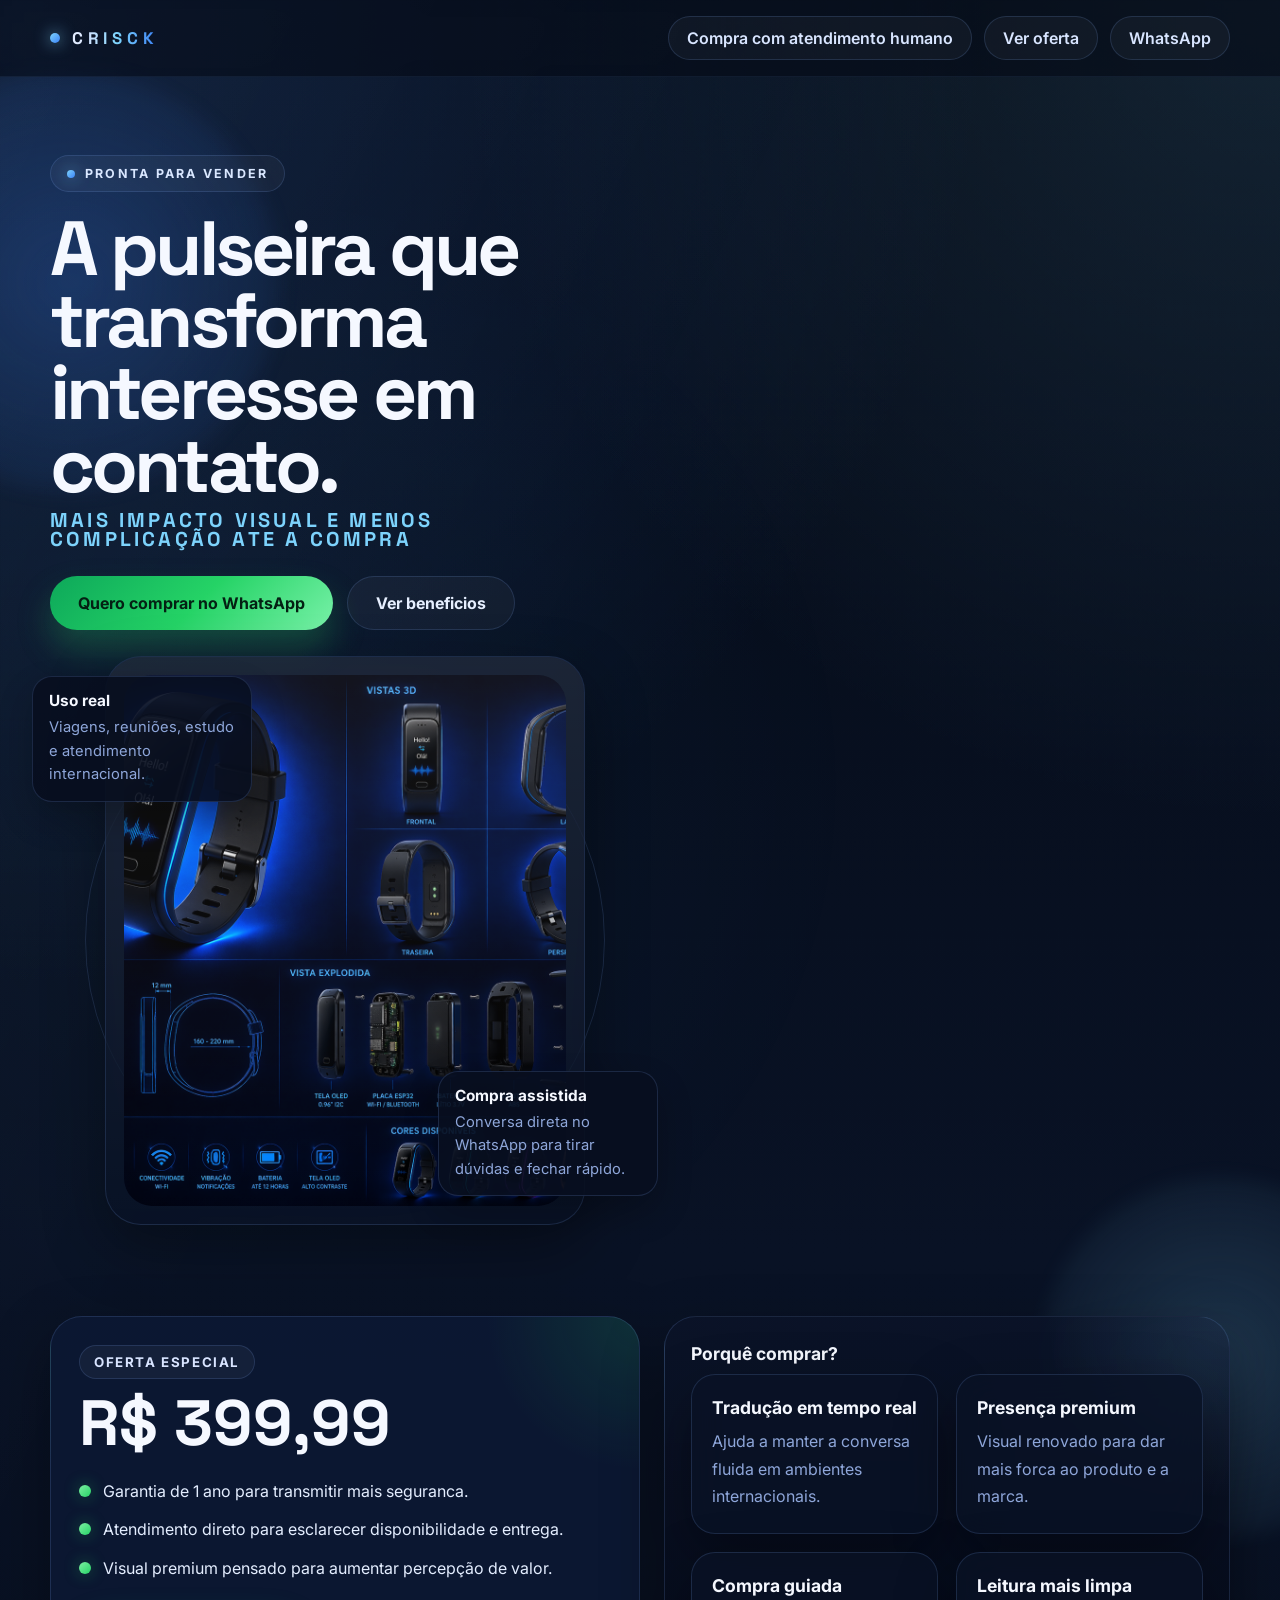
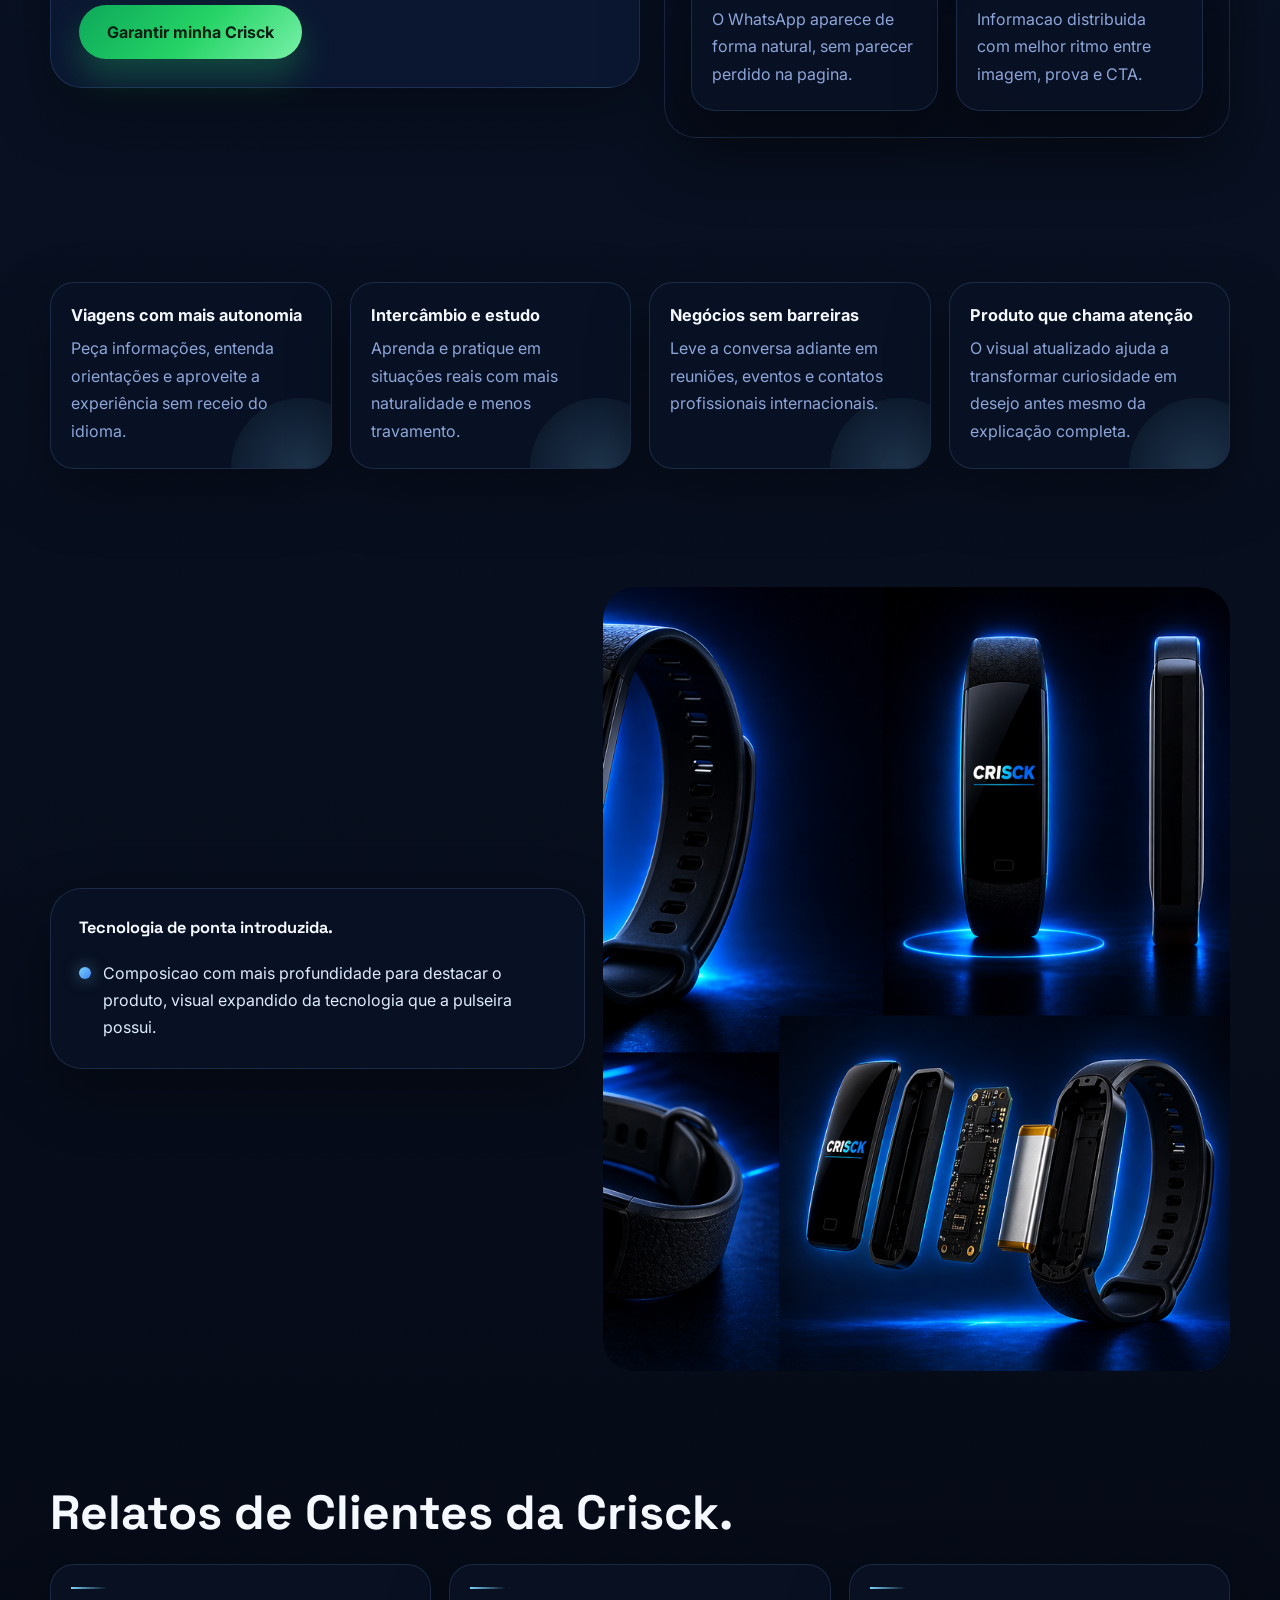
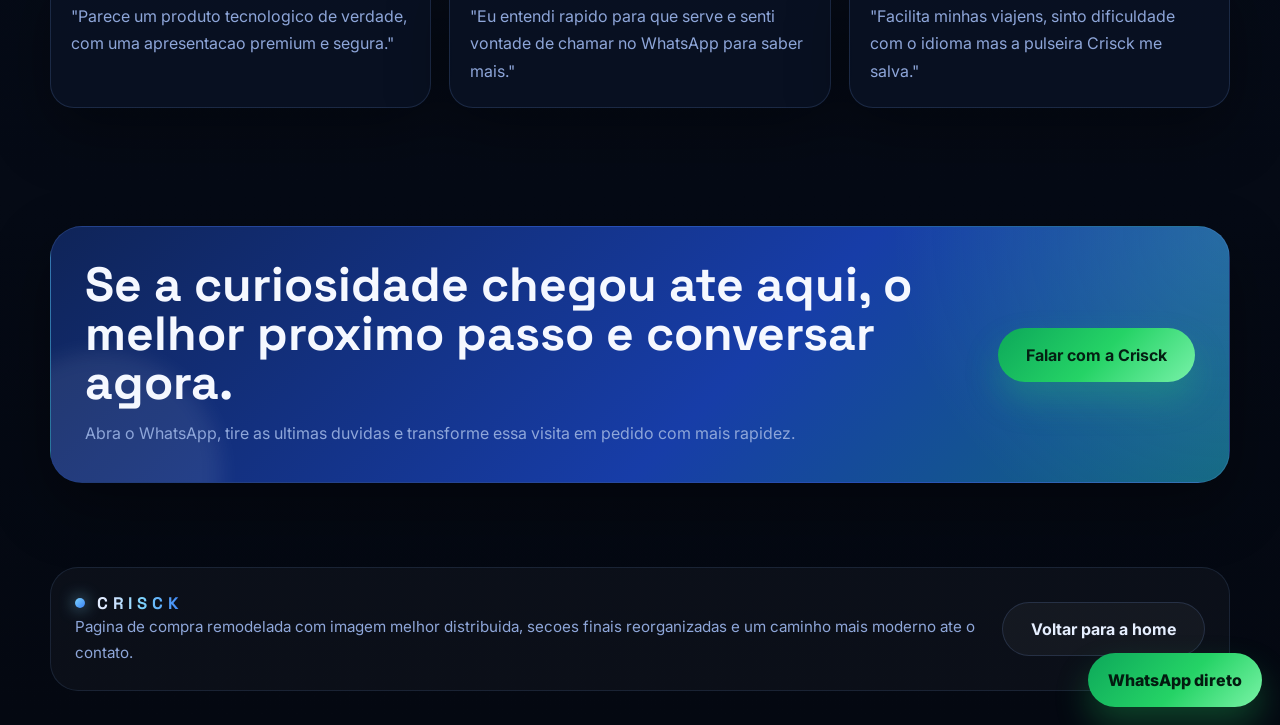
==== produto.html @ 00b3a48d "Atualiza site Crisck com redesign moderno" ====
<!DOCTYPE html>
<html lang="pt-BR">
<head>
  <meta charset="UTF-8">
  <meta name="viewport" content="width=device-width, initial-scale=1.0">
  <title>Crisck | Pagina de compra</title>
  <meta name="description" content="Pagina de produto da Crisck com visual premium, beneficios claros e caminho direto para o WhatsApp.">
  <link rel="icon" type="image/svg+xml" href="favicon.svg">
  <link rel="preconnect" href="https://fonts.googleapis.com">
  <link rel="preconnect" href="https://fonts.gstatic.com" crossorigin>
  <link href="https://fonts.googleapis.com/css2?family=Inter:wght@400;500;600;700;800&family=Space+Grotesk:wght@500;700&display=swap" rel="stylesheet">
  <link rel="stylesheet" href="style.css">
</head>
<body>
  <div class="progress-bar"></div>

  <div class="site-shell">
    <header class="topbar">
      <div class="topbar-inner">
        <a href="index.html" class="brand" data-page-link>CRISCK</a>
        <div class="nav-meta">
          <span class="nav-pill label-only">Compra com atendimento humano</span>
          <a href="#oferta" class="nav-pill">Ver oferta</a>
          <a href="https://wa.me/5587991770741?text=Ola%2C%20quero%20comprar%20a%20pulseira%20Crisck." class="nav-pill" target="_blank" rel="noopener noreferrer">WhatsApp</a>
        </div>
      </div>
    </header>

    <main>
      <section class="hero">
        <div class="container">
          <div class="product-layout">
            <div class="hero-copy reveal">
              <span class="eyebrow">Pronta para vender</span>
              <h1>A pulseira que transforma interesse em contato.
                <span class="hero-accent">Mais impacto visual e menos complicação ate a compra</span>
              </h1>
              

              <div class="hero-actions">
                <a href="https://wa.me/5587991770741?text=Ola%2C%20quero%20comprar%20a%20pulseira%20Crisck." class="btn btn-whatsapp" target="_blank" rel="noopener noreferrer">Quero comprar no WhatsApp</a>
                <a href="#beneficios" class="btn btn-secondary">Ver beneficios</a>
              </div>

              

            <div class="hero-visual reveal">
              <div class="hero-orbit"></div>
              <div class="image-stack" data-tilt>
                <img class="primary-shot" src="ChatGPT Image 22 de abr. de 2026, 19_47_18.png" alt="Visual principal da pulseira Crisck em destaque.">
              </div>
              <div class="floating-card top">
                <strong>Uso real</strong>
                <span>Viagens, reuniões, estudo e atendimento internacional.</span>
              </div>
              <div class="floating-card bottom">
                <strong>Compra assistida</strong>
                <span>Conversa direta no WhatsApp para tirar dúvidas e fechar rápido.</span>
              </div>
            </div>
          </div>
        </div>
      </section>

      <section class="section" id="oferta">
        <div class="container">
          <div class="product-layout">
            <article class="price-card reveal" data-tilt>
              <small>Oferta especial</small>
              <strong>R$ 399,99</strong>
              

              <ul class="price-list">
                <li>Garantia de 1 ano para transmitir mais seguranca.</li>
                <li>Atendimento direto para esclarecer disponibilidade e entrega.</li>
                <li>Visual premium pensado para aumentar percepção de valor.</li>
              </ul>

              <a href="https://wa.me/5587991770741?text=Ola%2C%20quero%20comprar%20a%20pulseira%20Crisck." class="btn btn-whatsapp" target="_blank" rel="noopener noreferrer">Garantir minha Crisck</a>
            </article>

            <div class="contact-panel reveal">
              <strong>Porquê comprar?</strong>
              <div class="spec-grid">
                <article class="spec-card" data-tilt>
                  <strong>Tradução em tempo real</strong>
                  <p>Ajuda a manter a conversa fluida em ambientes internacionais.</p>
                </article>
                <article class="spec-card" data-tilt>
                  <strong>Presença premium</strong>
                  <p>Visual renovado para dar mais forca ao produto e a marca.</p>
                </article>
                <article class="spec-card" data-tilt>
                  <strong>Compra guiada</strong>
                  <p>O WhatsApp aparece de forma natural, sem parecer perdido na pagina.</p>
                </article>
                <article class="spec-card" data-tilt>
                  <strong>Leitura mais limpa</strong>
                  <p>Informacao distribuida com melhor ritmo entre imagem, prova e CTA.</p>
                </article>
              </div>
            </div>
          </div>
        </div>
      </section>

      <section class="section" id="beneficios">
        <div class="container">
          <div class="section-title reveal">
           
          </div>

          <div class="feature-grid">
            <article class="feature-card reveal" data-tilt>
              <strong>Viagens com mais autonomia</strong>
              <p>Peça informações, entenda orientações e aproveite a experiência sem receio do idioma.</p>
            </article>
            <article class="feature-card reveal" data-tilt>
              <strong>Intercâmbio e estudo</strong>
              <p>Aprenda e pratique em situações reais com mais naturalidade e menos travamento.</p>
            </article>
            <article class="feature-card reveal" data-tilt>
              <strong>Negócios sem barreiras</strong>
              <p>Leve a conversa adiante em reuniões, eventos e contatos profissionais internacionais.</p>
            </article>
            <article class="feature-card reveal" data-tilt>
              <strong>Produto que chama atenção</strong>
              <p>O visual atualizado ajuda a transformar curiosidade em desejo antes mesmo da explicação completa.</p>
            </article>
          </div>
        </div>
      </section>

      <section class="section">
        <div class="container">
          <div class="story-grid">
            <article class="story-card reveal" data-tilt>
              <h3>Tecnologia de ponta introduzida.</h3>
              
              <div class="story-points">
                <div class="story-point">Composicao com mais profundidade para destacar o produto, visual expandido da tecnologia que a pulseira possui.</div>
              
              </div>
            </article>
            <div class="story-visual reveal">
              <img src="ChatGPT Image 22 de abr. de 2026, 19_18_14.png" alt="Imagem promocional da pulseira Crisck em uso.">
            </div>
          </div>
        </div>
      </section>

      <section class="section">
        <div class="container">
          <div class="section-title reveal">
            <h2>Relatos de Clientes da Crisck.</h2>
            
          </div>

          <div class="testimonials">
            <article class="quote-card reveal" data-tilt>
              <p>"Parece um produto tecnologico de verdade, com uma apresentacao premium e segura."</p>
            </article>
            <article class="quote-card reveal" data-tilt>
              <p>"Eu entendi rapido para que serve e senti vontade de chamar no WhatsApp para saber mais."</p>
            </article>
            <article class="quote-card reveal" data-tilt>
              <p>"Facilita minhas viajens, sinto dificuldade com o idioma mas a pulseira Crisck me salva."</p>
            </article>
          </div>
        </div>
      </section>

      

      <section class="section">
        <div class="container">
          <div class="cta-banner reveal">
            <div class="cta-banner-content">
              <div>
                <h2>Se a curiosidade chegou ate aqui, o melhor proximo passo e conversar agora.</h2>
                <p>Abra o WhatsApp, tire as ultimas duvidas e transforme essa visita em pedido com mais rapidez.</p>
              </div>
              <a href="https://wa.me/5587991770741?text=Ola%2C%20quero%20comprar%20a%20pulseira%20Crisck." class="btn btn-whatsapp" target="_blank" rel="noopener noreferrer">Falar com a Crisck</a>
            </div>
          </div>
        </div>
      </section>
    </main>

    <footer class="footer">
      <div class="container">
        <div class="footer-card reveal">
          <div class="footer-grid">
            <div>
              <div class="brand">CRISCK</div>
              <p class="footer-note">Pagina de compra remodelada com imagem melhor distribuida, secoes finais reorganizadas e um caminho mais moderno ate o contato.</p>
            </div>
            <a href="index.html" class="btn btn-secondary" data-page-link>Voltar para a home</a>
          </div>
        </div>
      </div>
    </footer>
  </div>

  <a href="https://wa.me/5587991770741?text=Ola%2C%20quero%20comprar%20a%20pulseira%20Crisck." class="floating-whatsapp" target="_blank" rel="noopener noreferrer">WhatsApp direto</a>

  <script src="script.js"></script>
</body>
</html>
---- style.css ----
:root{
  --bg:#07111f;
  --bg-soft:#0d1930;
  --surface:rgba(10, 18, 38, 0.78);
  --surface-strong:rgba(12, 24, 52, 0.92);
  --surface-light:rgba(255,255,255,0.04);
  --line:rgba(134,176,255,0.16);
  --line-strong:rgba(134,176,255,0.3);
  --text:#f5f8ff;
  --muted:#c5d4fb;
  --muted-strong:#8ea6d9;
  --brand:#3b82f6;
  --brand-2:#7dd3fc;
  --brand-3:#38bdf8;
  --accent:#8b5cf6;
  --success:#25d366;
  --shadow:0 24px 60px rgba(0,0,0,0.35);
  --shadow-soft:0 16px 34px rgba(0,0,0,0.22);
  --radius-xl:32px;
  --radius-lg:24px;
  --radius-md:18px;
  --page-width:min(1180px, calc(100% - 32px));
}

*{
  box-sizing:border-box;
  margin:0;
  padding:0;
}

html{
  scroll-behavior:smooth;
}

body{
  font-family:'Inter',sans-serif;
  color:var(--text);
  background:
    radial-gradient(circle at top left, rgba(59,130,246,0.18), transparent 24%),
    radial-gradient(circle at top right, rgba(125,211,252,0.12), transparent 20%),
    linear-gradient(180deg, #050b16 0%, #091225 32%, #040811 100%);
  overflow-x:hidden;
  opacity:0;
  transform:translateY(20px) scale(0.985);
  filter:blur(16px);
  transition:opacity .7s ease, transform .7s ease, filter .7s ease;
}

body.is-ready{
  opacity:1;
  transform:translateY(0) scale(1);
  filter:blur(0);
}

body.is-leaving{
  opacity:0;
  transform:translateY(-18px) scale(1.01);
  filter:blur(12px);
}

body::before{
  content:"";
  position:fixed;
  inset:0;
  pointer-events:none;
  background:
    linear-gradient(115deg, rgba(255,255,255,0.05), transparent 28%),
    radial-gradient(circle at 20% 20%, rgba(56,189,248,0.08), transparent 18%);
  mix-blend-mode:screen;
  opacity:.45;
}

img{
  display:block;
  width:100%;
  max-width:100%;
  height:auto;
}

a{
  color:inherit;
}

.container{
  width:var(--page-width);
  margin:0 auto;
}

.site-shell{
  position:relative;
  isolation:isolate;
}

.site-shell::before,
.site-shell::after{
  content:"";
  position:fixed;
  border-radius:50%;
  filter:blur(10px);
  pointer-events:none;
  z-index:-1;
}

.site-shell::before{
  width:420px;
  height:420px;
  top:72px;
  left:-140px;
  background:radial-gradient(circle, rgba(59,130,246,0.24), rgba(59,130,246,0));
}

.site-shell::after{
  width:360px;
  height:360px;
  right:-120px;
  top:30%;
  background:radial-gradient(circle, rgba(125,211,252,0.18), rgba(125,211,252,0));
}

.progress-bar{
  position:fixed;
  top:0;
  left:0;
  height:3px;
  width:var(--scroll-progress, 0%);
  background:linear-gradient(90deg, var(--brand-2), var(--brand), var(--accent));
  z-index:200;
  box-shadow:0 0 18px rgba(125,211,252,0.6);
}

.topbar{
  position:sticky;
  top:0;
  z-index:120;
  backdrop-filter:blur(18px);
  background:rgba(5, 10, 21, 0.58);
  border-bottom:1px solid rgba(134,176,255,0.08);
}

.topbar-inner{
  width:var(--page-width);
  margin:0 auto;
  padding:16px 0;
  display:flex;
  align-items:center;
  justify-content:space-between;
  gap:16px;
}

.brand{
  display:inline-flex;
  align-items:center;
  gap:12px;
  text-decoration:none;
  font-family:'Space Grotesk',sans-serif;
  font-size:1.05rem;
  font-weight:700;
  letter-spacing:.28em;
  text-transform:uppercase;
  background:linear-gradient(90deg, #ffffff 0%, #d6e4ff 34%, #7dd3fc 62%, #3b82f6 100%);
  -webkit-background-clip:text;
  -webkit-text-fill-color:transparent;
}

.brand::before{
  content:"";
  width:10px;
  height:10px;
  border-radius:50%;
  background:linear-gradient(135deg, var(--brand-2), var(--brand));
  box-shadow:0 0 16px rgba(125,211,252,0.85);
}

.nav-meta{
  display:flex;
  align-items:center;
  gap:12px;
  flex-wrap:wrap;
}

.nav-pill{
  display:inline-flex;
  align-items:center;
  justify-content:center;
  min-height:44px;
  padding:0 18px;
  border-radius:999px;
  border:1px solid var(--line);
  background:rgba(255,255,255,0.04);
  color:#d8e5ff;
  text-decoration:none;
  font-weight:600;
  transition:transform .18s ease, border-color .18s ease, box-shadow .18s ease;
}

.nav-pill:hover{
  transform:translateY(-2px);
  border-color:var(--line-strong);
  box-shadow:0 0 24px rgba(59,130,246,0.16);
}

.hero{
  position:relative;
  padding:78px 0 32px;
}

.hero-grid{
  display:grid;
  grid-template-columns:minmax(0, 1.02fr) minmax(0, .98fr);
  gap:34px;
  align-items:center;
}

.eyebrow{
  display:inline-flex;
  align-items:center;
  gap:10px;
  padding:10px 16px;
  margin-bottom:20px;
  border-radius:999px;
  border:1px solid rgba(134,176,255,0.16);
  background:rgba(255,255,255,0.04);
  color:#d9e7ff;
  font-size:.78rem;
  font-weight:700;
  letter-spacing:.18em;
  text-transform:uppercase;
}

.eyebrow::before{
  content:"";
  width:8px;
  height:8px;
  border-radius:50%;
  background:linear-gradient(135deg, var(--brand-2), var(--brand));
  box-shadow:0 0 16px rgba(125,211,252,0.7);
}

.hero-copy h1,
.section-title h2,
.cta-banner h2,
.price-card strong,
.story-card h3{
  font-family:'Space Grotesk',sans-serif;
}

.hero-copy h1{
  font-size:clamp(2.8rem, 6vw, 5.2rem);
  line-height:.94;
  letter-spacing:-.05em;
  margin-bottom:18px;
  max-width:11ch;
}

.hero-copy p{
  max-width:60ch;
  color:var(--muted);
  font-size:1.08rem;
  line-height:1.8;
}

.hero-accent{
  display:block;
  margin-top:10px;
  color:var(--brand-2);
  font-size:clamp(1rem, 1.8vw, 1.25rem);
  letter-spacing:.16em;
  text-transform:uppercase;
}

.hero-actions,
.cta-actions{
  display:flex;
  flex-wrap:wrap;
  gap:14px;
  margin-top:28px;
}

.btn{
  display:inline-flex;
  align-items:center;
  justify-content:center;
  min-height:54px;
  padding:15px 28px;
  border-radius:999px;
  text-decoration:none;
  font-weight:700;
  transition:transform .18s ease, box-shadow .18s ease, border-color .18s ease;
}

.btn-primary{
  background:linear-gradient(135deg, #1d4ed8 0%, #3b82f6 48%, #7dd3fc 100%);
  color:#041322;
  box-shadow:0 20px 34px rgba(59,130,246,0.26);
}

.btn-primary:hover{
  transform:translateY(-2px);
  box-shadow:0 0 28px rgba(59,130,246,0.35);
}

.btn-secondary{
  background:rgba(255,255,255,0.04);
  border:1px solid var(--line);
  color:#e6efff;
}

.btn-secondary:hover{
  transform:translateY(-2px);
  border-color:var(--line-strong);
  box-shadow:0 0 22px rgba(59,130,246,0.12);
}

.btn-whatsapp{
  background:linear-gradient(135deg, #0da85a 0%, var(--success) 52%, #78f1a8 100%);
  color:#042013;
  box-shadow:0 18px 34px rgba(37,211,102,0.26);
}

.btn-whatsapp:hover{
  transform:translateY(-2px);
  box-shadow:0 0 28px rgba(37,211,102,0.36);
}

.hero-metrics,
.story-grid,
.spec-grid,
.mini-grid,
.testimonials,
.footer-grid{
  display:grid;
  gap:18px;
}

.hero-metrics{
  grid-template-columns:repeat(3, minmax(0, 1fr));
  margin-top:28px;
}

.metric-card,
.glass-card,
.feature-card,
.story-card,
.spec-card,
.mini-card,
.quote-card,
.contact-panel,
.cta-banner,
.image-stack{
  background:var(--surface);
  border:1px solid var(--line);
  box-shadow:var(--shadow);
  backdrop-filter:blur(16px);
}

.metric-card,
.feature-card,
.story-card,
.spec-card,
.mini-card,
.quote-card{
  border-radius:var(--radius-lg);
  padding:22px 20px;
}

.metric-card strong{
  display:block;
  margin-bottom:6px;
  font-size:1.25rem;
}

.metric-card span,
.feature-card p,
.story-card p,
.spec-card p,
.mini-card p,
.quote-card p,
.section-title p,
.contact-panel p,
.cta-banner p,
.footer-note{
  color:var(--muted-strong);
  line-height:1.72;
}

.hero-visual{
  position:relative;
  min-height:620px;
  display:flex;
  align-items:center;
  justify-content:center;
}

.hero-orbit,
.hero-orbit::before,
.hero-orbit::after{
  position:absolute;
  border-radius:50%;
}

.hero-orbit{
  width:520px;
  height:520px;
  border:1px solid rgba(134,176,255,0.16);
  animation:spin 22s linear infinite;
}

.hero-orbit::before{
  content:"";
  inset:42px;
  border:1px dashed rgba(125,211,252,0.18);
}

.hero-orbit::after{
  content:"";
  inset:102px;
  background:radial-gradient(circle, rgba(59,130,246,0.18), rgba(59,130,246,0));
  filter:blur(8px);
  animation:drift 8s ease-in-out infinite;
}

.image-stack{
  position:relative;
  width:min(100%, 480px);
  padding:18px;
  border-radius:36px;
  overflow:hidden;
}

.image-stack::before{
  content:"";
  position:absolute;
  inset:0;
  background:linear-gradient(180deg, rgba(255,255,255,0.08), rgba(255,255,255,0));
  pointer-events:none;
}

.primary-shot{
  aspect-ratio:5/6;
  object-fit:cover;
  border-radius:28px;
}

.floating-card{
  position:absolute;
  max-width:220px;
  padding:14px 16px;
  border-radius:20px;
  background:rgba(8,15,32,0.9);
  border:1px solid rgba(134,176,255,0.16);
  box-shadow:var(--shadow-soft);
  animation:float 5s ease-in-out infinite;
}

.floating-card strong{
  display:block;
  margin-bottom:6px;
  font-size:.96rem;
}

.floating-card span{
  color:var(--muted-strong);
  font-size:.92rem;
  line-height:1.6;
}

.floating-card.top{
  left:-18px;
  top:46px;
}

.floating-card.bottom{
  right:-18px;
  bottom:54px;
  animation-delay:1.2s;
}

.section{
  padding:34px 0 84px;
}

.section-title{
  max-width:720px;
  margin-bottom:26px;
}

.section-title h2{
  font-size:clamp(2rem, 4vw, 3rem);
  line-height:1.02;
  margin-bottom:12px;
}

.feature-grid{
  display:grid;
  grid-template-columns:repeat(4, minmax(0, 1fr));
  gap:18px;
}

.feature-card{
  position:relative;
  overflow:hidden;
}

.feature-card::after{
  content:"";
  position:absolute;
  inset:auto -40px -70px auto;
  width:140px;
  height:140px;
  border-radius:50%;
  background:radial-gradient(circle, rgba(125,211,252,0.18), rgba(125,211,252,0));
  pointer-events:none;
}

.feature-card strong,
.story-card h3,
.spec-card strong,
.mini-card strong{
  display:block;
  margin-bottom:10px;
  font-size:1.02rem;
}

.story-grid{
  grid-template-columns:minmax(0, .92fr) minmax(0, 1.08fr);
  align-items:center;
}

.story-visual{
  position:relative;
  overflow:hidden;
  border-radius:var(--radius-xl);
}

.story-visual img{
  aspect-ratio:4/5;
  object-fit:cover;
  border-radius:var(--radius-xl);
  box-shadow:var(--shadow);
}

.story-visual[data-parallax] img{
  transform:translateY(var(--parallax-shift, 0px)) scale(1.05);
  transition:transform .16s linear;
  will-change:transform;
}

.story-visual::after{
  content:"";
  position:absolute;
  inset:auto -24px -24px auto;
  width:160px;
  height:160px;
  border-radius:32px;
  background:linear-gradient(135deg, rgba(59,130,246,0.42), rgba(125,211,252,0.1));
  border:1px solid rgba(134,176,255,0.16);
  z-index:-1;
}

.story-card{
  padding:28px;
  border-radius:var(--radius-xl);
}

.story-points{
  display:grid;
  gap:14px;
  margin-top:22px;
}

.story-point{
  display:flex;
  gap:12px;
  color:#deebff;
  line-height:1.68;
}

.story-point::before{
  content:"";
  width:12px;
  height:12px;
  margin-top:7px;
  flex:0 0 12px;
  border-radius:50%;
  background:linear-gradient(135deg, var(--brand-2), var(--brand));
  box-shadow:0 0 16px rgba(125,211,252,0.5);
}

.steps-grid{
  display:grid;
  grid-template-columns:repeat(4, minmax(0, 1fr));
  gap:18px;
}

.step-card{
  position:relative;
  padding:24px 22px;
  border-radius:var(--radius-lg);
  background:rgba(255,255,255,0.03);
  border:1px solid var(--line);
  box-shadow:var(--shadow-soft);
}

.step-card span{
  display:inline-flex;
  align-items:center;
  justify-content:center;
  width:42px;
  height:42px;
  margin-bottom:16px;
  border-radius:14px;
  background:linear-gradient(135deg, rgba(59,130,246,0.18), rgba(125,211,252,0.18));
  color:#eef5ff;
  font-weight:800;
}

.step-card strong{
  display:block;
  margin-bottom:8px;
}

.step-card p{
  color:var(--muted-strong);
  line-height:1.7;
}

.cta-banner{
  position:relative;
  overflow:hidden;
  padding:34px;
  border-radius:var(--radius-xl);
  background:
    radial-gradient(circle at top right, rgba(125,211,252,0.18), transparent 28%),
    linear-gradient(135deg, #0f2458 0%, #173da8 58%, #11667f 100%);
}

.cta-banner::before{
  content:"";
  position:absolute;
  width:240px;
  height:240px;
  border-radius:50%;
  left:-70px;
  bottom:-110px;
  background:rgba(255,255,255,0.08);
  filter:blur(10px);
}

.cta-banner-content{
  position:relative;
  z-index:1;
  display:grid;
  grid-template-columns:minmax(0, 1fr) auto;
  gap:24px;
  align-items:center;
}

.cta-banner h2{
  font-size:clamp(2rem, 4vw, 3rem);
  line-height:1.02;
  margin-bottom:12px;
}

.product-layout{
  display:grid;
  grid-template-columns:minmax(0, 1.02fr) minmax(0, .98fr);
  gap:24px;
  align-items:start;
}

.price-card{
  position:relative;
  padding:28px;
  border-radius:var(--radius-xl);
  background:
    radial-gradient(circle at top right, rgba(37,211,102,0.14), transparent 22%),
    var(--surface-strong);
  border:1px solid var(--line);
  box-shadow:var(--shadow);
}

.price-card small,
.tag-line{
  display:inline-flex;
  align-items:center;
  gap:10px;
  margin-bottom:14px;
  padding:8px 14px;
  border-radius:999px;
  border:1px solid rgba(134,176,255,0.16);
  background:rgba(255,255,255,0.04);
  color:#d8e4ff;
  font-weight:700;
  letter-spacing:.12em;
  text-transform:uppercase;
}

.price-card strong{
  display:block;
  margin-bottom:10px;
  font-size:clamp(2.6rem, 5vw, 4rem);
  line-height:.94;
}

.price-card p{
  color:var(--muted);
  line-height:1.74;
}

.price-list{
  display:grid;
  gap:12px;
  margin:24px 0;
}

.price-list li{
  list-style:none;
  display:flex;
  gap:12px;
  color:#e4eeff;
  line-height:1.66;
}

.price-list li::before{
  content:"";
  width:12px;
  height:12px;
  margin-top:7px;
  flex:0 0 12px;
  border-radius:50%;
  background:linear-gradient(135deg, #7ef0a3, #25d366);
  box-shadow:0 0 16px rgba(37,211,102,0.4);
}

.spec-grid{
  grid-template-columns:repeat(2, minmax(0, 1fr));
}

.mini-grid{
  grid-template-columns:repeat(3, minmax(0, 1fr));
}

.testimonials{
  grid-template-columns:repeat(3, minmax(0, 1fr));
}

.quote-card{
  position:relative;
}

.quote-card::before{
  content:"";
  display:block;
  width:36px;
  height:2px;
  margin-bottom:14px;
  background:linear-gradient(90deg, var(--brand-2), transparent);
}

.contact-panel{
  padding:26px;
  border-radius:var(--radius-xl);
  background:
    radial-gradient(circle at top right, rgba(125,211,252,0.12), transparent 26%),
    linear-gradient(180deg, rgba(11,19,40,0.92), rgba(6,12,26,0.98));
}

.contact-panel strong{
  display:block;
  margin-bottom:10px;
  font-size:1.1rem;
}

.footer{
  padding:0 0 34px;
}

.footer-card{
  padding:24px;
  border-radius:28px;
  background:rgba(255,255,255,0.03);
  border:1px solid rgba(134,176,255,0.12);
}

.footer-grid{
  grid-template-columns:minmax(0, 1fr) auto;
  align-items:center;
}

.footer-note{
  font-size:.95rem;
}

.floating-whatsapp{
  position:fixed;
  right:18px;
  bottom:18px;
  z-index:140;
  display:inline-flex;
  align-items:center;
  justify-content:center;
  min-height:54px;
  padding:0 20px;
  border-radius:999px;
  background:linear-gradient(135deg, #0da85a 0%, var(--success) 55%, #7af3a6 100%);
  color:#031b10;
  text-decoration:none;
  font-weight:800;
  box-shadow:0 18px 34px rgba(37,211,102,0.28);
  animation:float 3.5s ease-in-out infinite;
}

.reveal{
  opacity:0;
  transform:translateY(34px);
  transition:opacity .8s ease, transform .8s ease;
}

.reveal.is-visible{
  opacity:1;
  transform:translateY(0);
}

[data-tilt]{
  transform-style:preserve-3d;
  transition:transform .22s ease, box-shadow .22s ease, border-color .22s ease;
}

[data-tilt].is-tilting{
  box-shadow:0 28px 60px rgba(0,0,0,0.34);
  border-color:rgba(134,176,255,0.28);
}

@keyframes spin{
  from{transform:rotate(0deg);}
  to{transform:rotate(360deg);}
}

@keyframes drift{
  0%,100%{transform:scale(1);}
  50%{transform:scale(1.08);}
}

@keyframes float{
  0%,100%{transform:translateY(0);}
  50%{transform:translateY(-8px);}
}

@media (max-width: 1080px){
  .hero-grid,
  .story-grid,
  .product-layout,
  .cta-banner-content{
    grid-template-columns:1fr;
  }

  .hero-copy h1{
    max-width:100%;
  }

  .hero-metrics,
  .feature-grid{
    grid-template-columns:repeat(2, minmax(0, 1fr));
  }

  .steps-grid,
  .testimonials{
    grid-template-columns:repeat(2, minmax(0, 1fr));
  }

  .hero-visual{
    min-height:520px;
  }
}

@media (max-width: 760px){
  :root{
    --page-width:min(100% - 24px, 1180px);
  }

  .topbar-inner{
    padding:12px 0;
  }

  .nav-meta{
    gap:10px;
  }

  .nav-pill.label-only{
    display:none;
  }

  .hero{
    padding:38px 0 24px;
  }

  .hero-copy h1{
    font-size:clamp(2.35rem, 12vw, 3.6rem);
  }

  .hero-copy p{
    font-size:1rem;
  }

  .hero-metrics,
  .feature-grid,
  .steps-grid,
  .spec-grid,
  .mini-grid,
  .testimonials,
  .footer-grid{
    grid-template-columns:1fr;
  }

  .hero-actions .btn,
  .cta-actions .btn,
  .cta-banner .btn,
  .price-card .btn{
    width:100%;
  }

  .hero-visual{
    min-height:380px;
  }

  .hero-orbit{
    width:320px;
    height:320px;
  }

  .image-stack{
    width:min(100%, 340px);
    padding:12px;
    border-radius:28px;
  }

  .floating-card{
    position:static;
    max-width:none;
    margin-top:14px;
  }

  .story-card,
  .price-card,
  .contact-panel,
  .cta-banner,
  .footer-card{
    padding:22px 18px;
    border-radius:24px;
  }

  .floating-whatsapp{
    left:12px;
    right:12px;
    bottom:12px;
  }
}
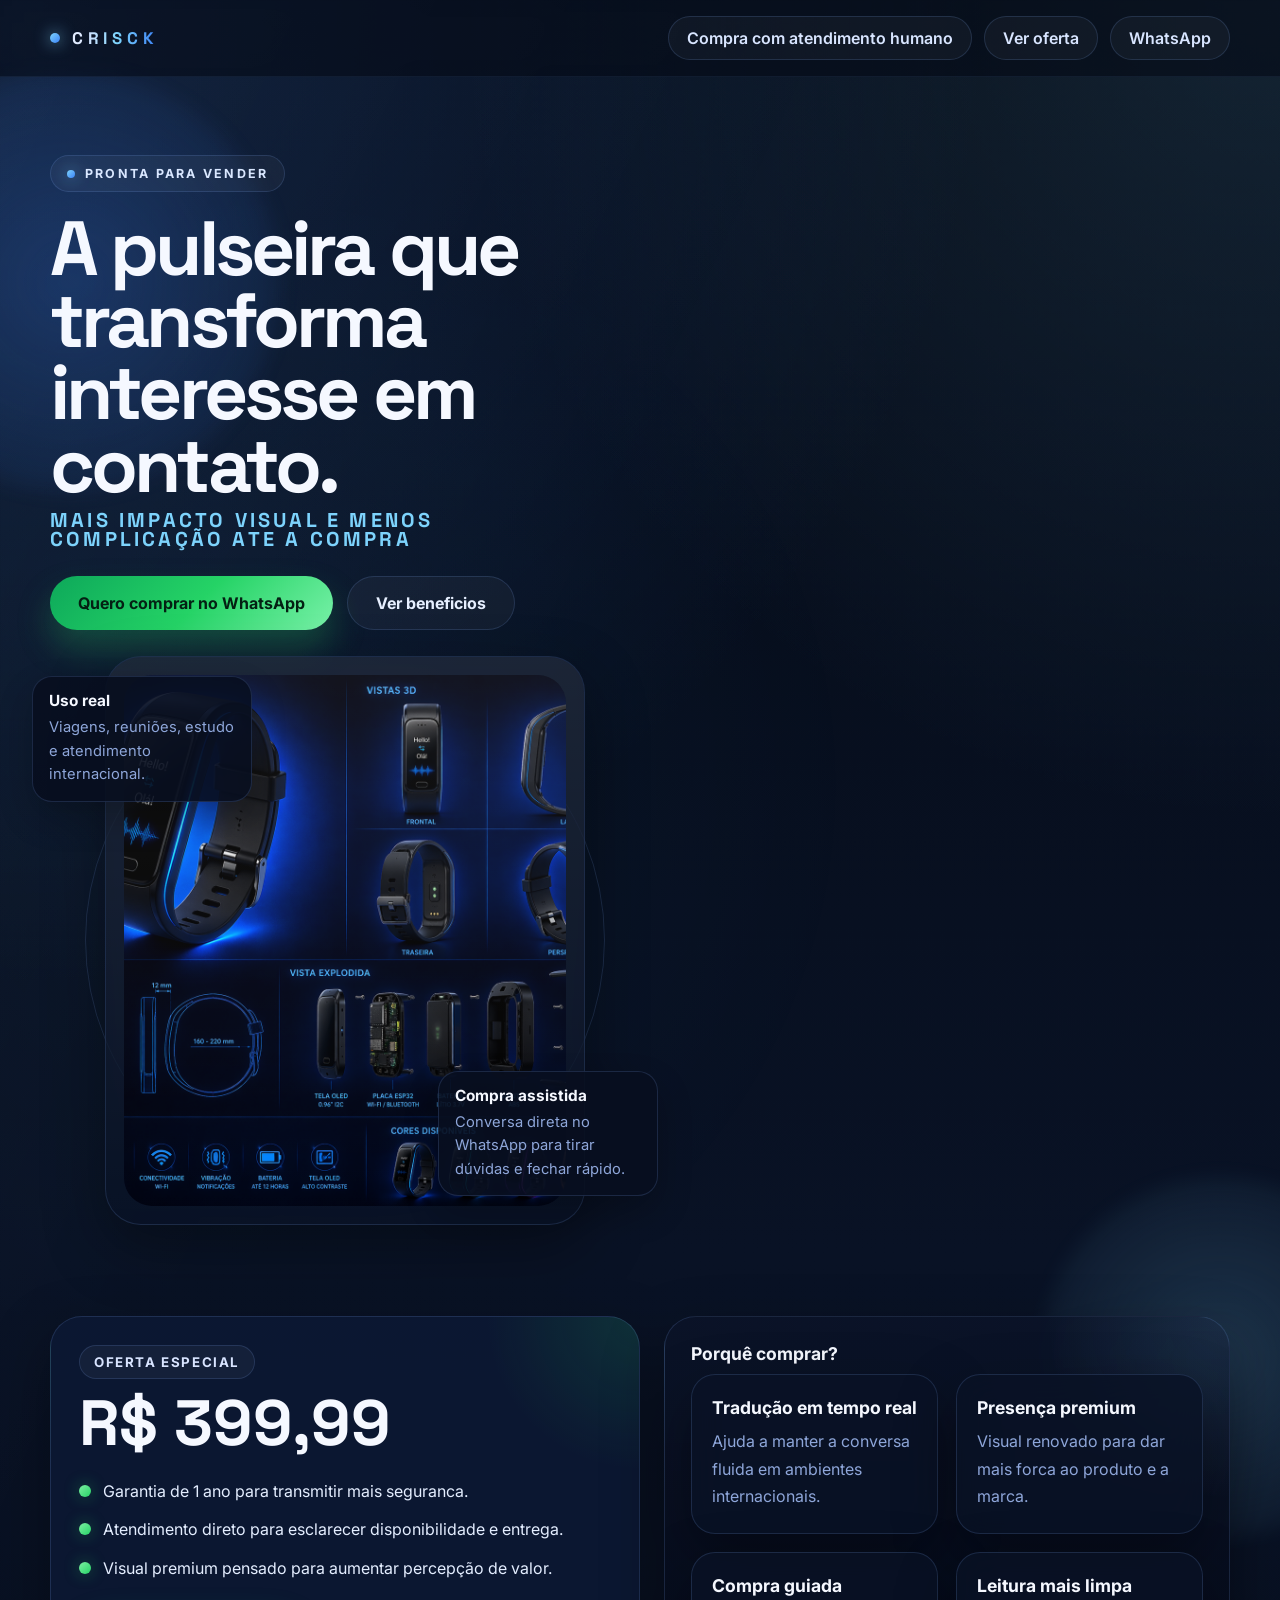
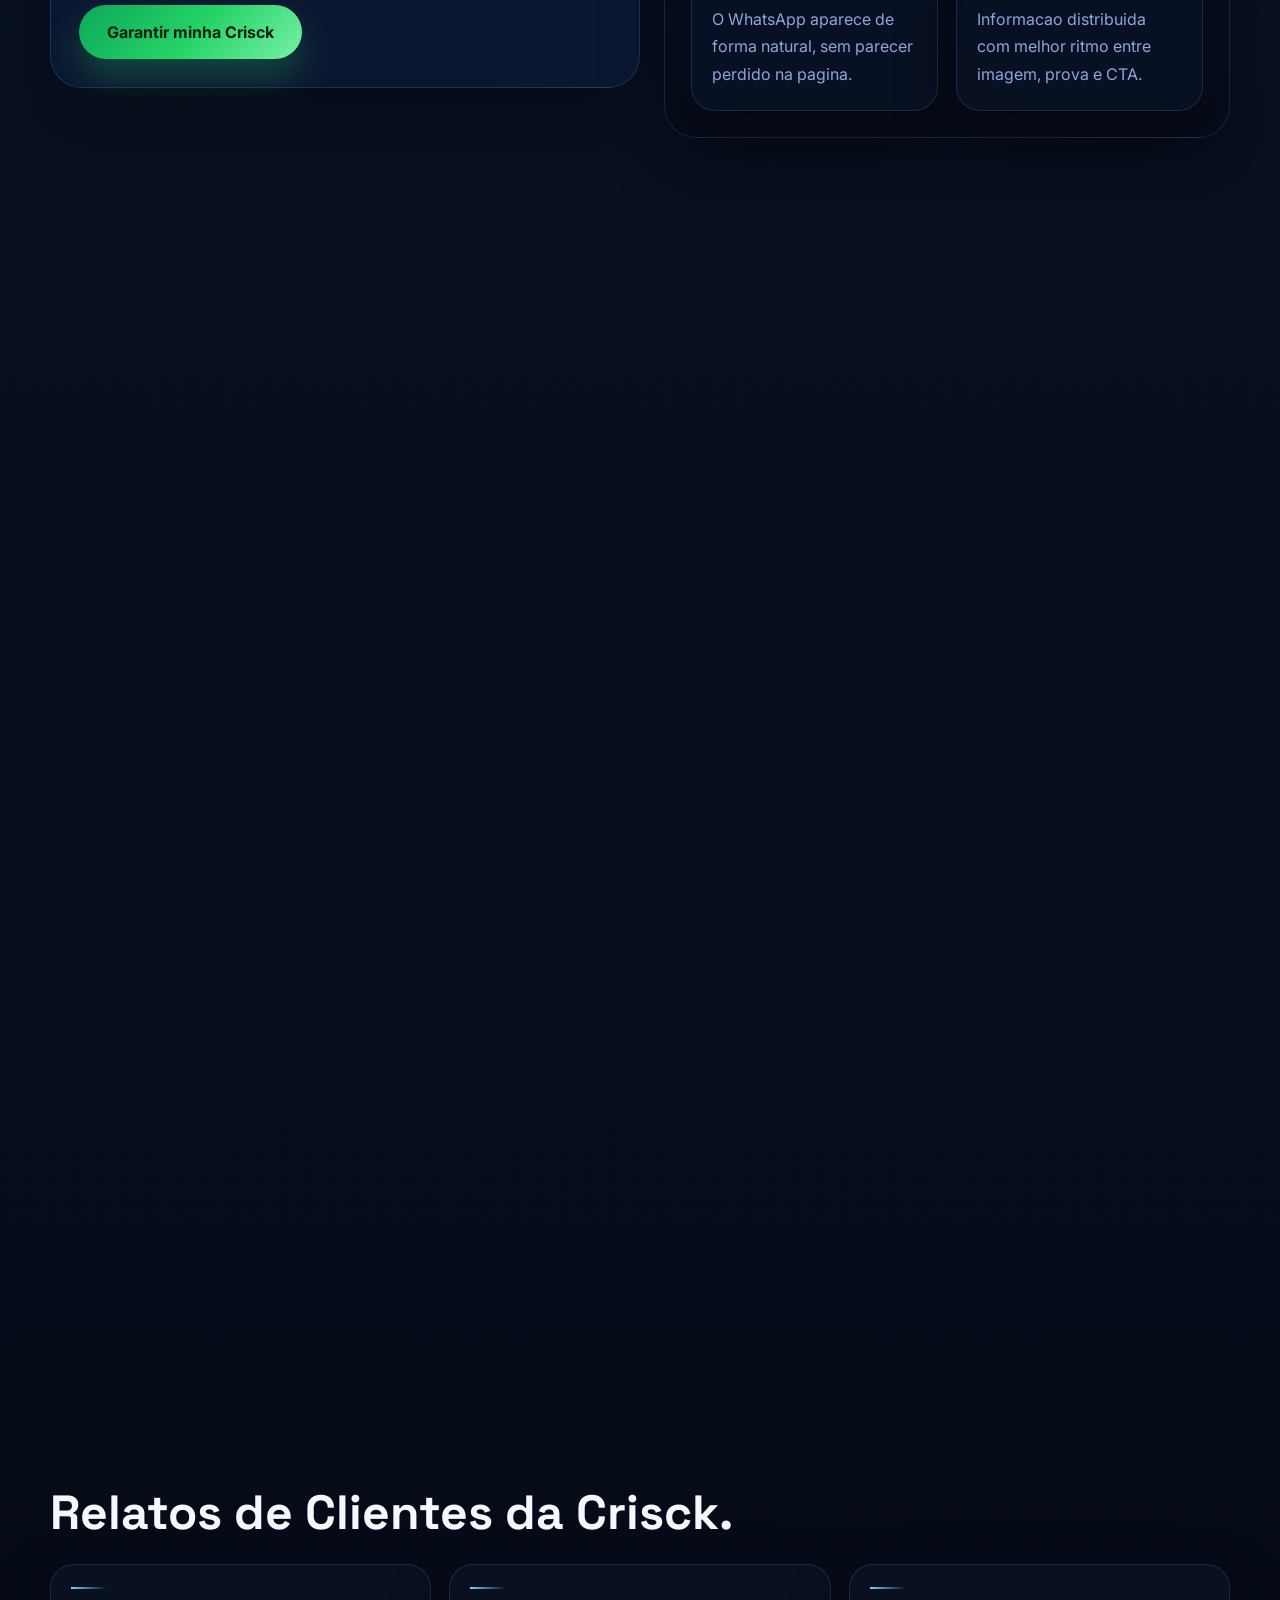
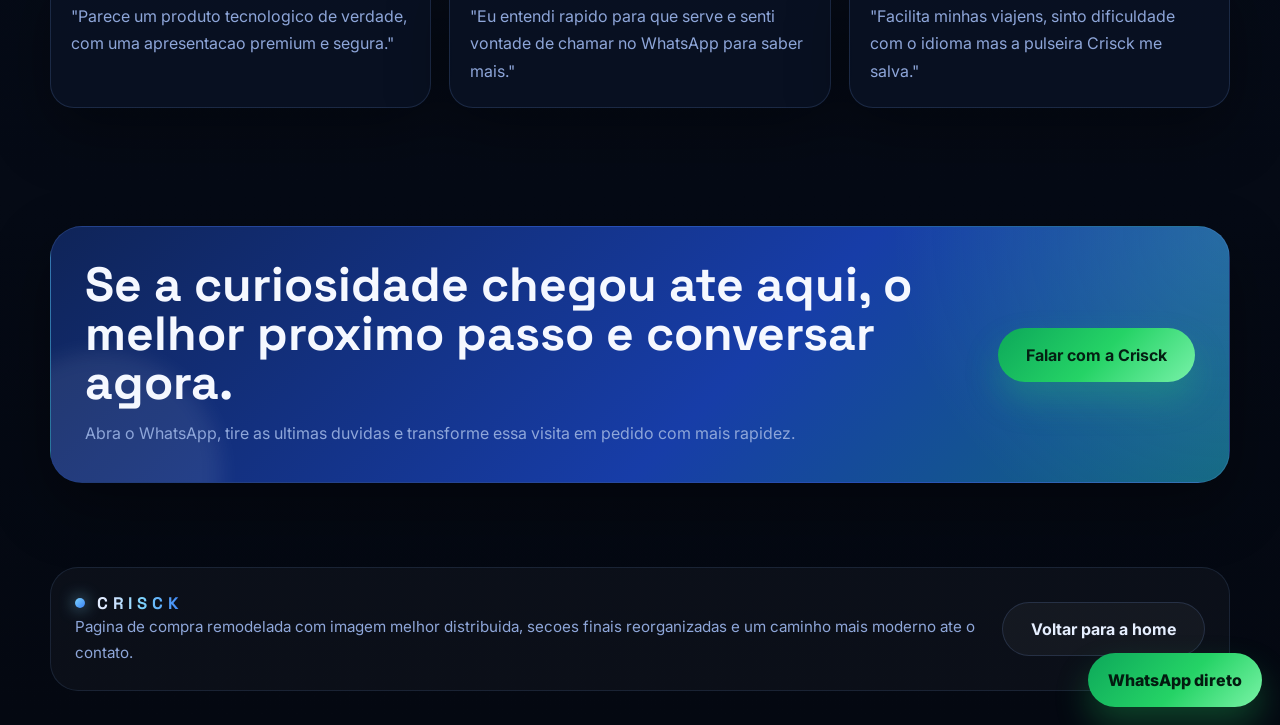
==== commit 67d20fa6: "Ajusta hero mobile e reduz imagens secundarias" ====
--- a/produto.html
+++ b/produto.html
@@ -46,8 +46,8 @@
 
             <div class="hero-visual reveal">
               <div class="hero-orbit"></div>
-              <div class="image-stack" data-tilt>
-                <img class="primary-shot" src="ChatGPT Image 22 de abr. de 2026, 19_47_18.png" alt="Visual principal da pulseira Crisck em destaque.">
+              <div class="image-stack image-stack-hero" data-tilt>
+                <img class="primary-shot primary-shot-hero" src="ChatGPT Image 22 de abr. de 2026, 19_47_18.png" alt="Visual principal da pulseira Crisck em destaque.">
               </div>
               <div class="floating-card top">
                 <strong>Uso real</strong>
--- a/style.css
+++ b/style.css
@@ -441,6 +441,10 @@
   border-radius:28px;
 }
 
+.primary-shot-hero{
+  width:100%;
+}
+
 .floating-card{
   position:absolute;
   max-width:220px;
@@ -880,14 +884,35 @@
 
   .topbar-inner{
     padding:12px 0;
+    flex-direction:column;
+    align-items:stretch;
+    gap:12px;
   }
 
   .nav-meta{
+    width:100%;
     gap:10px;
+    display:grid;
+    grid-template-columns:repeat(2, minmax(0, 1fr));
   }
 
   .nav-pill.label-only{
     display:none;
+  }
+
+  .brand{
+    justify-content:center;
+    width:100%;
+    font-size:1rem;
+    letter-spacing:.22em;
+  }
+
+  .nav-pill{
+    width:100%;
+    min-height:42px;
+    padding:0 14px;
+    font-size:.92rem;
+    text-align:center;
   }
 
   .hero{
@@ -920,18 +945,45 @@
   }
 
   .hero-visual{
-    min-height:380px;
+    width:min(100vw - 8px, 620px);
+    min-height:640px;
+    margin:0 auto;
   }
 
   .hero-orbit{
-    width:320px;
-    height:320px;
+    width:470px;
+    height:470px;
   }
 
   .image-stack{
-    width:min(100%, 340px);
+    width:min(100%, 360px);
     padding:12px;
     border-radius:28px;
+  }
+
+  .image-stack-hero{
+    width:min(100vw - 18px, 560px);
+    padding:8px;
+    border-radius:30px;
+  }
+
+  .primary-shot{
+    aspect-ratio:4/5.3;
+  }
+
+  .primary-shot-hero{
+    aspect-ratio:1/1.08;
+    min-height:440px;
+    border-radius:24px;
+  }
+
+  .story-visual{
+    width:min(100%, 320px);
+    margin:0 auto;
+  }
+
+  .story-visual img{
+    aspect-ratio:4/5.4;
   }
 
   .floating-card{
